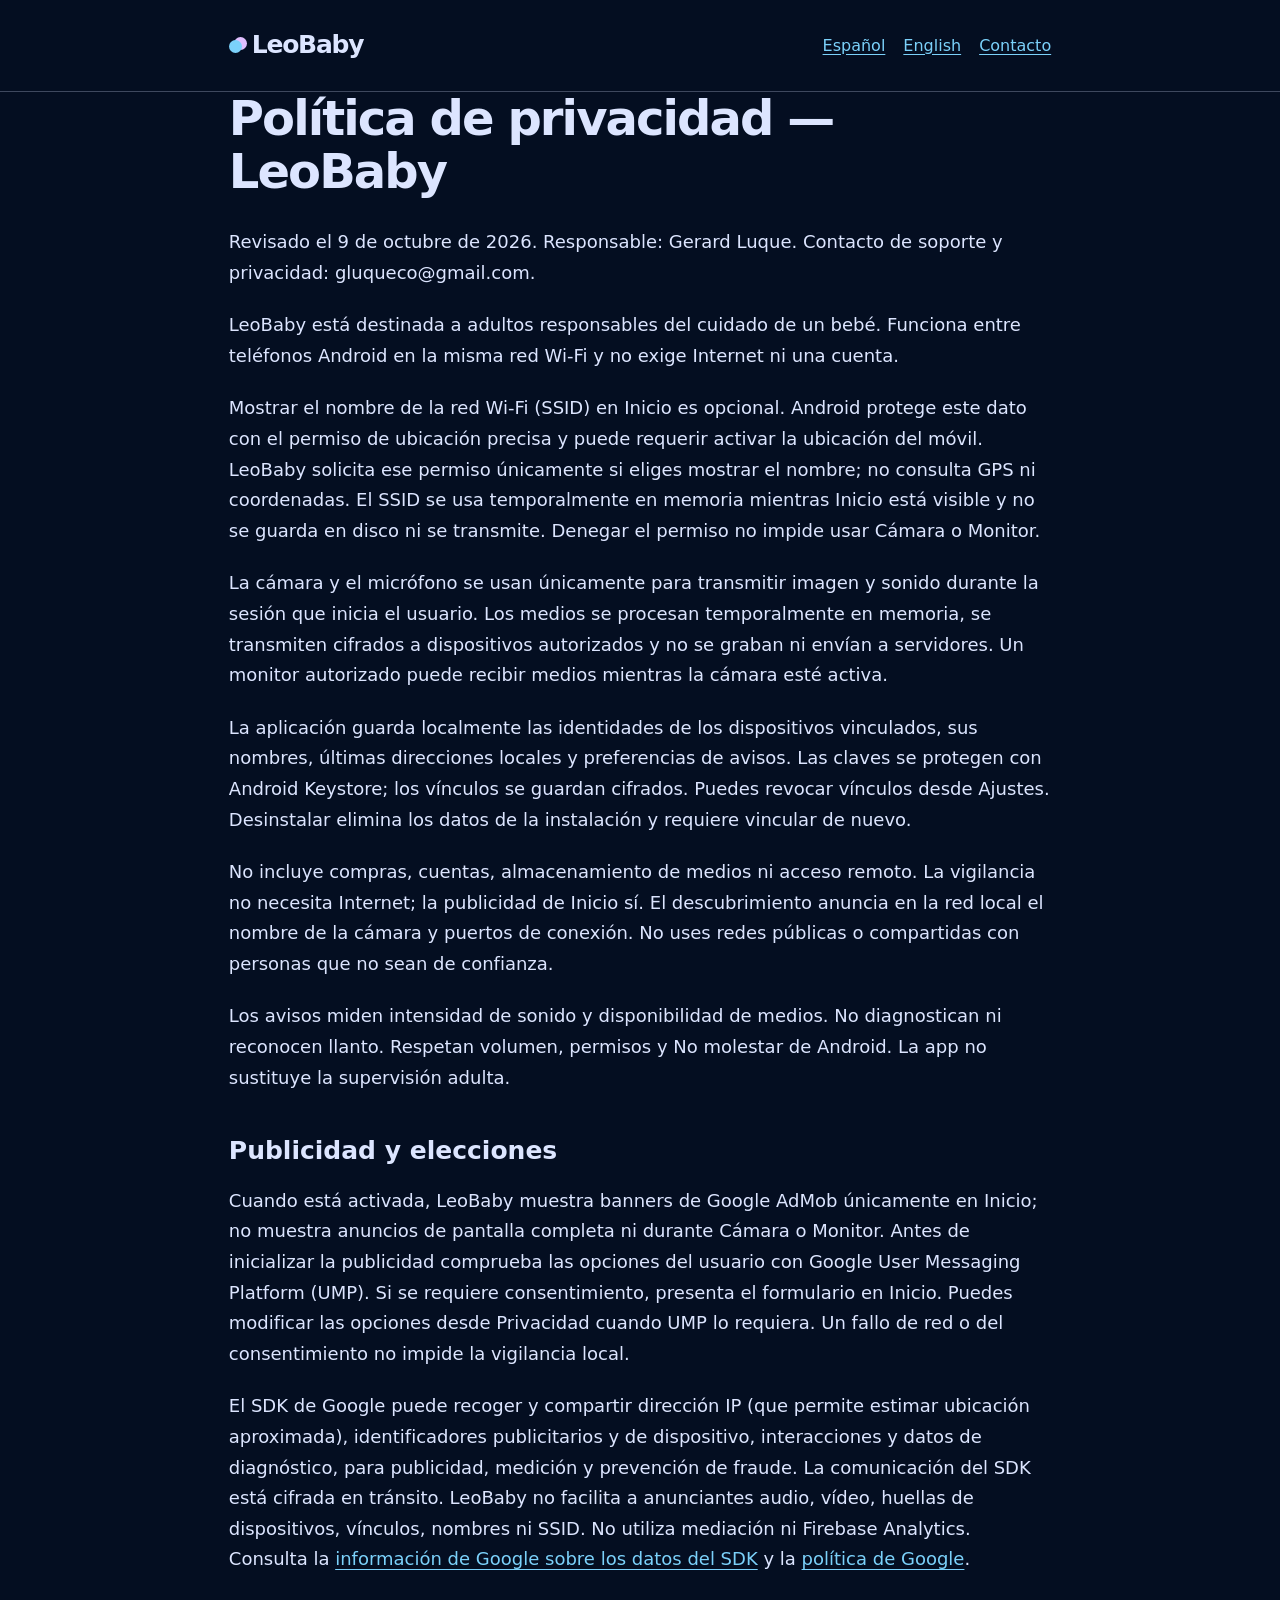
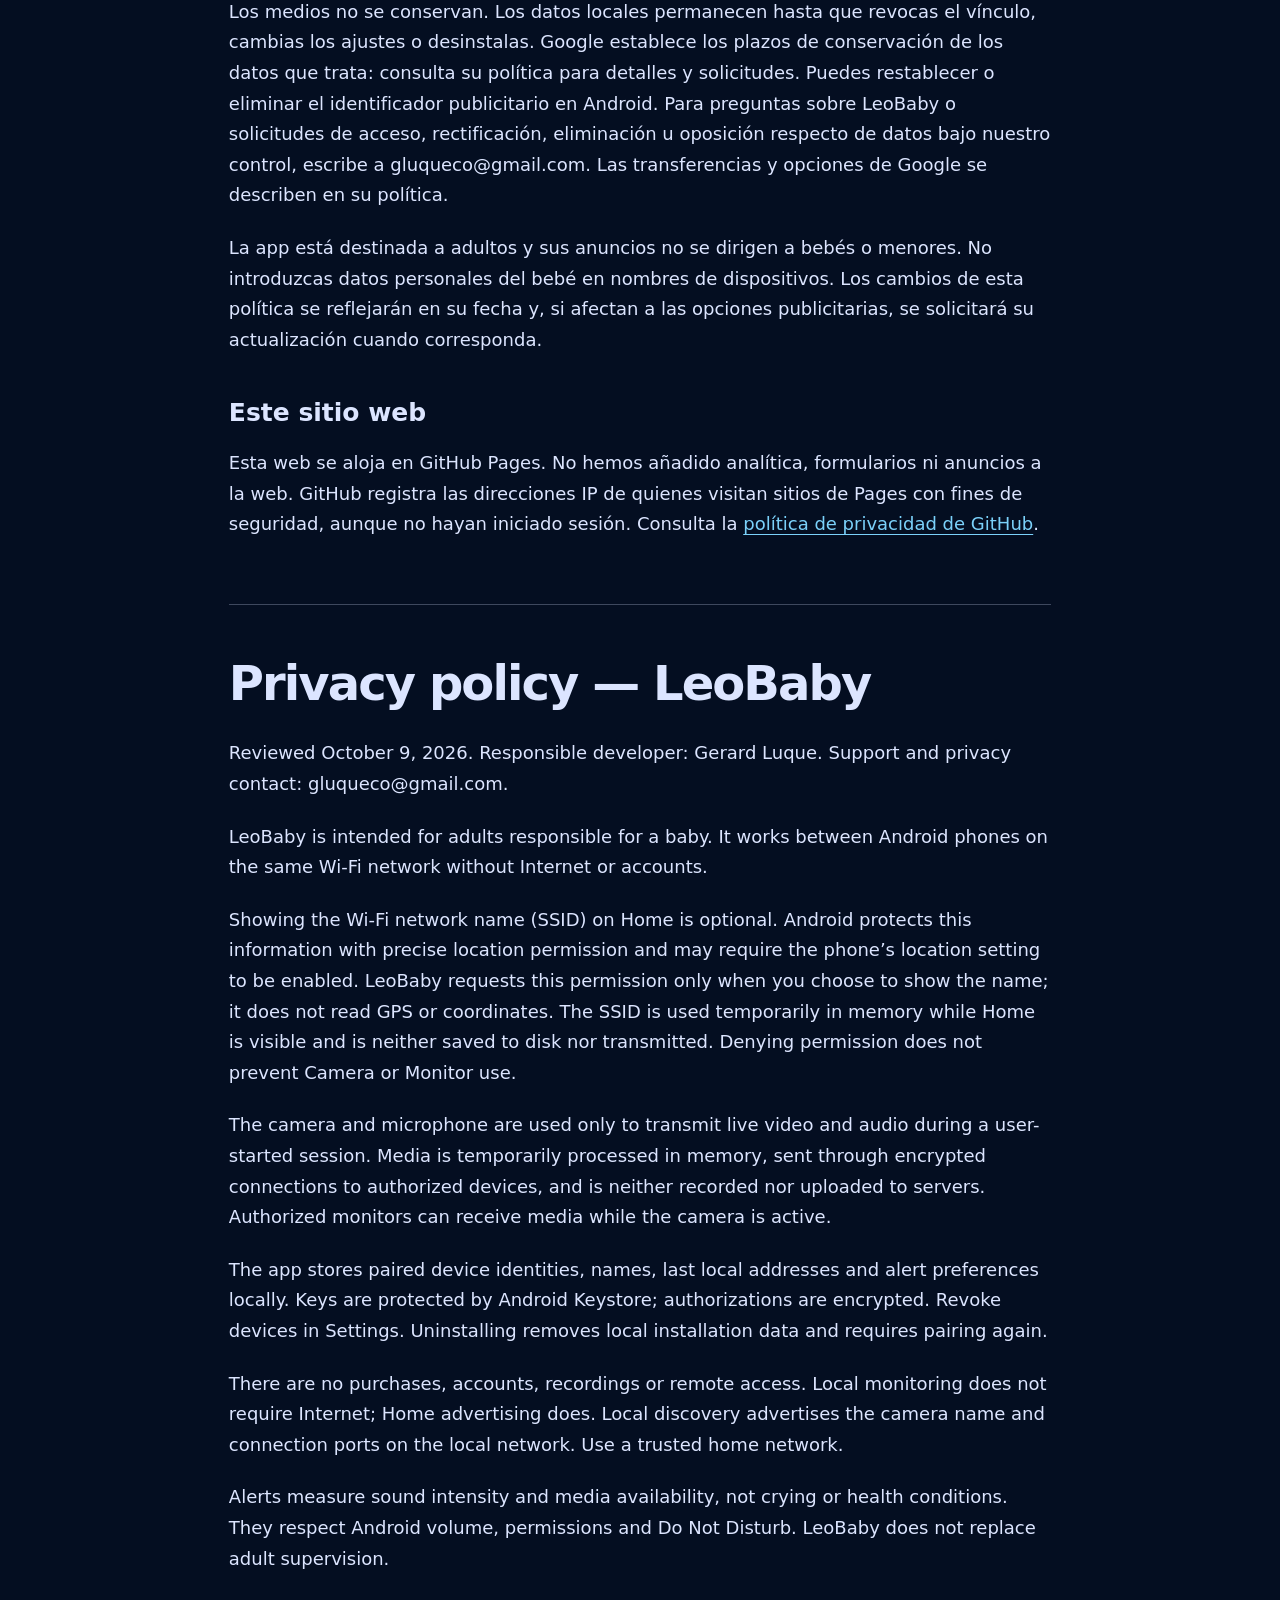
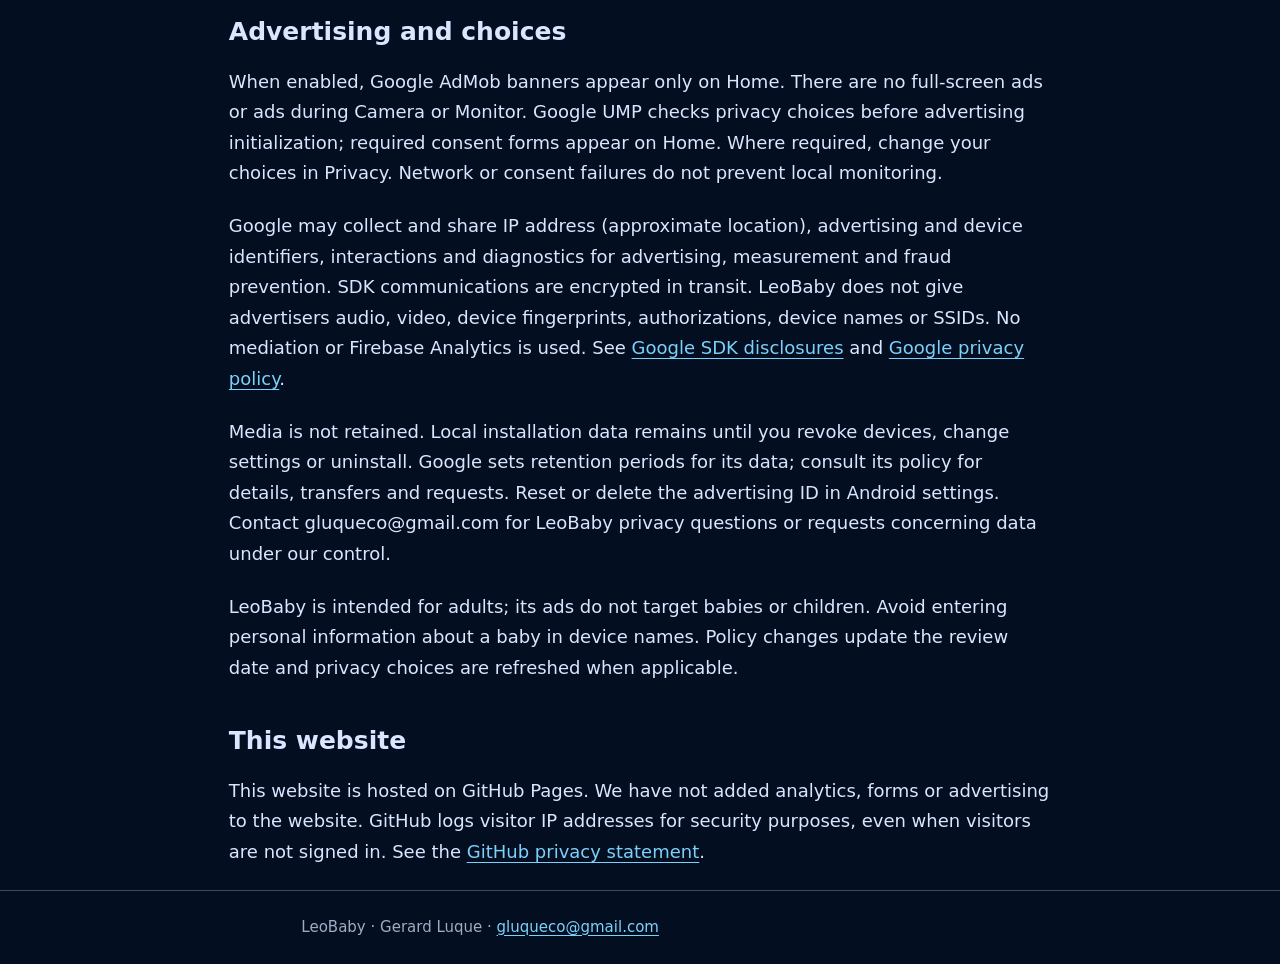
==== leobaby/privacy.html @ 7a616563 "Publicar política de privacidad en español e inglés" ====
<!doctype html>
<html lang="es">
<head>
<meta charset="utf-8">
<meta name="viewport" content="width=device-width, initial-scale=1">
<title>LeoBaby — Política de privacidad / Privacy policy</title>
<meta name="description" content="Política de privacidad de LeoBaby: vigilancia local, permisos, publicidad, conservación y contacto.">
<meta name="theme-color" content="#040e21">
<link rel="stylesheet" href="../styles.css">
</head>
<body>
<a class="skip" href="#contenido">Saltar al contenido</a>
<header><div class="wrap"><a class="brand" href="../index.html">LeoBaby</a><nav aria-label="Navegación"><a href="#es" lang="es">Español</a><a href="#en" lang="en">English</a><a href="mailto:gluqueco@gmail.com">Contacto</a></nav></div></header>
<main id="contenido" class="wrap"><section id="es" lang="es" aria-label="Español">
<h1>Política de privacidad — LeoBaby</h1>
<p>Revisado el 9 de octubre de 2026. Responsable: Gerard Luque. Contacto de soporte y privacidad: gluqueco@gmail.com.</p>
<p>LeoBaby está destinada a adultos responsables del cuidado de un bebé. Funciona entre teléfonos Android en la misma red Wi-Fi y no exige Internet ni una cuenta.</p>
<p>Mostrar el nombre de la red Wi-Fi (SSID) en Inicio es opcional. Android protege este dato con el permiso de ubicación precisa y puede requerir activar la ubicación del móvil. LeoBaby solicita ese permiso únicamente si eliges mostrar el nombre; no consulta GPS ni coordenadas. El SSID se usa temporalmente en memoria mientras Inicio está visible y no se guarda en disco ni se transmite. Denegar el permiso no impide usar Cámara o Monitor.</p>
<p>La cámara y el micrófono se usan únicamente para transmitir imagen y sonido durante la sesión que inicia el usuario. Los medios se procesan temporalmente en memoria, se transmiten cifrados a dispositivos autorizados y no se graban ni envían a servidores. Un monitor autorizado puede recibir medios mientras la cámara esté activa.</p>
<p>La aplicación guarda localmente las identidades de los dispositivos vinculados, sus nombres, últimas direcciones locales y preferencias de avisos. Las claves se protegen con Android Keystore; los vínculos se guardan cifrados. Puedes revocar vínculos desde Ajustes. Desinstalar elimina los datos de la instalación y requiere vincular de nuevo.</p>
<p>No incluye compras, cuentas, almacenamiento de medios ni acceso remoto. La vigilancia no necesita Internet; la publicidad de Inicio sí. El descubrimiento anuncia en la red local el nombre de la cámara y puertos de conexión. No uses redes públicas o compartidas con personas que no sean de confianza.</p>
<p>Los avisos miden intensidad de sonido y disponibilidad de medios. No diagnostican ni reconocen llanto. Respetan volumen, permisos y No molestar de Android. La app no sustituye la supervisión adulta.</p>
<h2>Publicidad y elecciones</h2>
<p>Cuando está activada, LeoBaby muestra banners de Google AdMob únicamente en Inicio; no muestra anuncios de pantalla completa ni durante Cámara o Monitor. Antes de inicializar la publicidad comprueba las opciones del usuario con Google User Messaging Platform (UMP). Si se requiere consentimiento, presenta el formulario en Inicio. Puedes modificar las opciones desde Privacidad cuando UMP lo requiera. Un fallo de red o del consentimiento no impide la vigilancia local.</p>
<p>El SDK de Google puede recoger y compartir dirección IP (que permite estimar ubicación aproximada), identificadores publicitarios y de dispositivo, interacciones y datos de diagnóstico, para publicidad, medición y prevención de fraude. La comunicación del SDK está cifrada en tránsito. LeoBaby no facilita a anunciantes audio, vídeo, huellas de dispositivos, vínculos, nombres ni SSID. No utiliza mediación ni Firebase Analytics. Consulta la <a href="https://developers.google.com/admob/android/privacy/play-data-disclosure">información de Google sobre los datos del SDK</a> y la <a href="https://policies.google.com/privacy">política de Google</a>.</p>
<p>Los medios no se conservan. Los datos locales permanecen hasta que revocas el vínculo, cambias los ajustes o desinstalas. Google establece los plazos de conservación de los datos que trata: consulta su política para detalles y solicitudes. Puedes restablecer o eliminar el identificador publicitario en Android. Para preguntas sobre LeoBaby o solicitudes de acceso, rectificación, eliminación u oposición respecto de datos bajo nuestro control, escribe a gluqueco@gmail.com. Las transferencias y opciones de Google se describen en su política.</p>
<p>La app está destinada a adultos y sus anuncios no se dirigen a bebés o menores. No introduzcas datos personales del bebé en nombres de dispositivos. Los cambios de esta política se reflejarán en su fecha y, si afectan a las opciones publicitarias, se solicitará su actualización cuando corresponda.</p>
<h2>Este sitio web</h2><p>Esta web se aloja en GitHub Pages. No hemos añadido analítica, formularios ni anuncios a la web. GitHub registra las direcciones IP de quienes visitan sitios de Pages con fines de seguridad, aunque no hayan iniciado sesión. Consulta la <a href="https://docs.github.com/en/site-policy/privacy-policies/github-general-privacy-statement">política de privacidad de GitHub</a>.</p>
</section><section id="en" lang="en" aria-label="English">
<h1>Privacy policy — LeoBaby</h1>
<p>Reviewed October 9, 2026. Responsible developer: Gerard Luque. Support and privacy contact: gluqueco@gmail.com.</p>
<p>LeoBaby is intended for adults responsible for a baby. It works between Android phones on the same Wi-Fi network without Internet or accounts.</p>
<p>Showing the Wi-Fi network name (SSID) on Home is optional. Android protects this information with precise location permission and may require the phone’s location setting to be enabled. LeoBaby requests this permission only when you choose to show the name; it does not read GPS or coordinates. The SSID is used temporarily in memory while Home is visible and is neither saved to disk nor transmitted. Denying permission does not prevent Camera or Monitor use.</p>
<p>The camera and microphone are used only to transmit live video and audio during a user-started session. Media is temporarily processed in memory, sent through encrypted connections to authorized devices, and is neither recorded nor uploaded to servers. Authorized monitors can receive media while the camera is active.</p>
<p>The app stores paired device identities, names, last local addresses and alert preferences locally. Keys are protected by Android Keystore; authorizations are encrypted. Revoke devices in Settings. Uninstalling removes local installation data and requires pairing again.</p>
<p>There are no purchases, accounts, recordings or remote access. Local monitoring does not require Internet; Home advertising does. Local discovery advertises the camera name and connection ports on the local network. Use a trusted home network.</p>
<p>Alerts measure sound intensity and media availability, not crying or health conditions. They respect Android volume, permissions and Do Not Disturb. LeoBaby does not replace adult supervision.</p>
<h2>Advertising and choices</h2>
<p>When enabled, Google AdMob banners appear only on Home. There are no full-screen ads or ads during Camera or Monitor. Google UMP checks privacy choices before advertising initialization; required consent forms appear on Home. Where required, change your choices in Privacy. Network or consent failures do not prevent local monitoring.</p>
<p>Google may collect and share IP address (approximate location), advertising and device identifiers, interactions and diagnostics for advertising, measurement and fraud prevention. SDK communications are encrypted in transit. LeoBaby does not give advertisers audio, video, device fingerprints, authorizations, device names or SSIDs. No mediation or Firebase Analytics is used. See <a href="https://developers.google.com/admob/android/privacy/play-data-disclosure">Google SDK disclosures</a> and <a href="https://policies.google.com/privacy">Google privacy policy</a>.</p>
<p>Media is not retained. Local installation data remains until you revoke devices, change settings or uninstall. Google sets retention periods for its data; consult its policy for details, transfers and requests. Reset or delete the advertising ID in Android settings. Contact gluqueco@gmail.com for LeoBaby privacy questions or requests concerning data under our control.</p>
<p>LeoBaby is intended for adults; its ads do not target babies or children. Avoid entering personal information about a baby in device names. Policy changes update the review date and privacy choices are refreshed when applicable.</p>
<h2>This website</h2><p>This website is hosted on GitHub Pages. We have not added analytics, forms or advertising to the website. GitHub logs visitor IP addresses for security purposes, even when visitors are not signed in. See the <a href="https://docs.github.com/en/site-policy/privacy-policies/github-general-privacy-statement">GitHub privacy statement</a>.</p>
</section></main>
<footer><div class="wrap">LeoBaby · Gerard Luque · <a href="mailto:gluqueco@gmail.com">gluqueco@gmail.com</a></div></footer>
</body>
</html>
---- styles.css ----
*{box-sizing:border-box}html{color-scheme:dark;scroll-behavior:smooth}body{margin:0;background:#040e21;color:#dce5ff;font:18px/1.7 ui-sans-serif,system-ui,-apple-system,BlinkMacSystemFont,"Segoe UI",sans-serif}a{color:#7bd1fa;text-underline-offset:.2em}a:hover{color:#fff}a:focus-visible{outline:3px solid #7bd1fa;outline-offset:5px;border-radius:2px}.skip{position:absolute;top:-100px;left:16px;background:#071328;padding:10px}.skip:focus{top:8px}.wrap{max-width:76ch;margin:auto;padding:0 24px}header{border-bottom:1px solid #3e485e}header .wrap{display:flex;align-items:center;justify-content:space-between;gap:24px;padding-top:24px;padding-bottom:24px}.brand{font-weight:750;font-size:25px;text-decoration:none;color:#dce5ff;letter-spacing:-.05em}.brand:before{content:"";display:inline-block;width:13px;height:13px;background:#7bd1fa;border-radius:50%;margin-right:10px;box-shadow:5px -3px 0 #e0bfff}nav{display:flex;gap:18px;flex-wrap:wrap;font-size:16px}main{padding-top:56px;padding-bottom:64px}h1{font-size:clamp(32px,6vw,48px);line-height:1.12;letter-spacing:-.04em;margin:0 0 28px}h2{font-size:25px;line-height:1.3;margin:42px 0 18px}p{margin:0 0 22px}section+section{margin-top:64px;padding-top:52px;border-top:1px solid #3e485e}footer{border-top:1px solid #3e485e;font-size:15px;color:#a1abc4;padding:24px 0}.lead{font-size:22px;line-height:1.55}.links{display:flex;flex-wrap:wrap;gap:18px;margin:32px 0}.button{display:inline-block;background:#7bd1fa;color:#003041;padding:10px 20px;border-radius:10px;font-weight:650;text-decoration:none}.button:hover{background:#b1ddf7;color:#003041}.note{color:#a1abc4;font-size:16px}.support{border-left:3px solid #7bd1fa;padding-left:22px;margin-top:48px}@media(max-width:540px){header .wrap{align-items:flex-start;flex-direction:column;gap:14px}.wrap{padding-left:20px;padding-right:20px}main{padding-top:36px}h1{font-size:34px}}@media(prefers-reduced-motion:reduce){html{scroll-behavior:auto}}
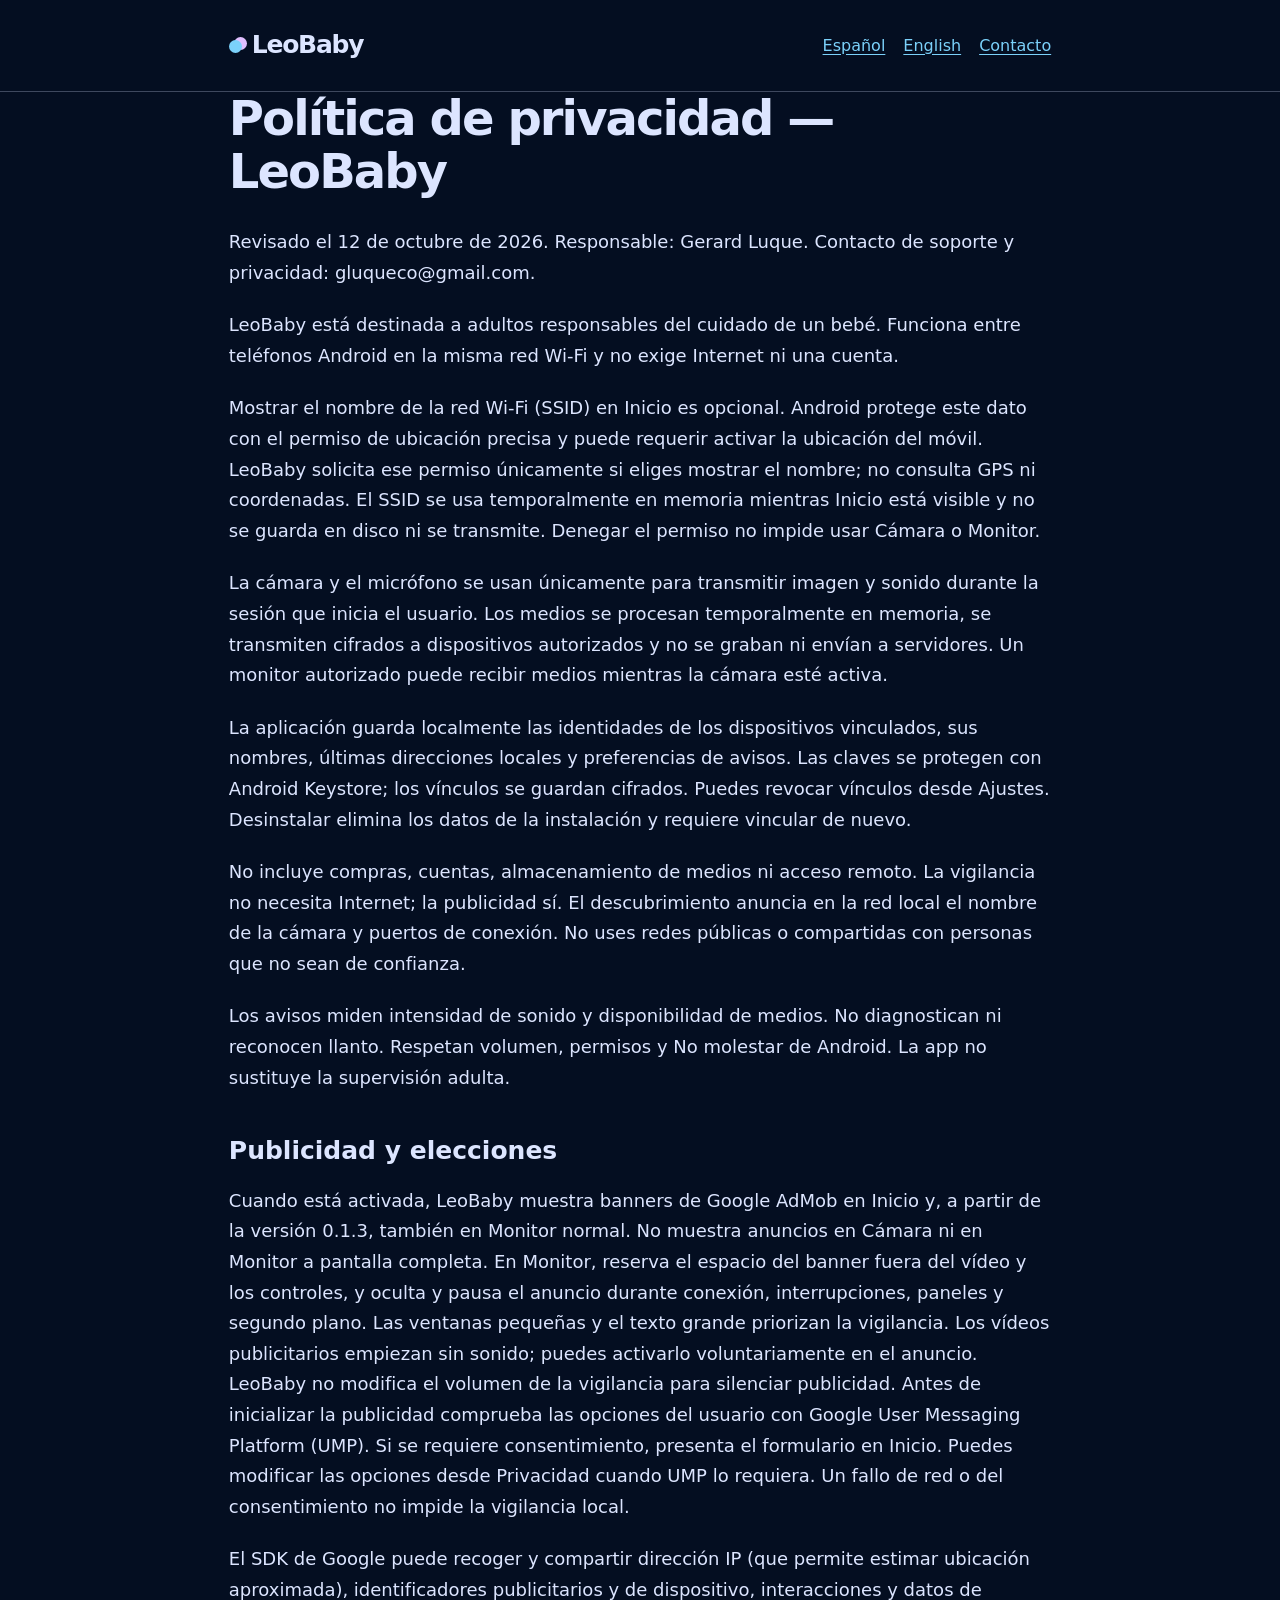
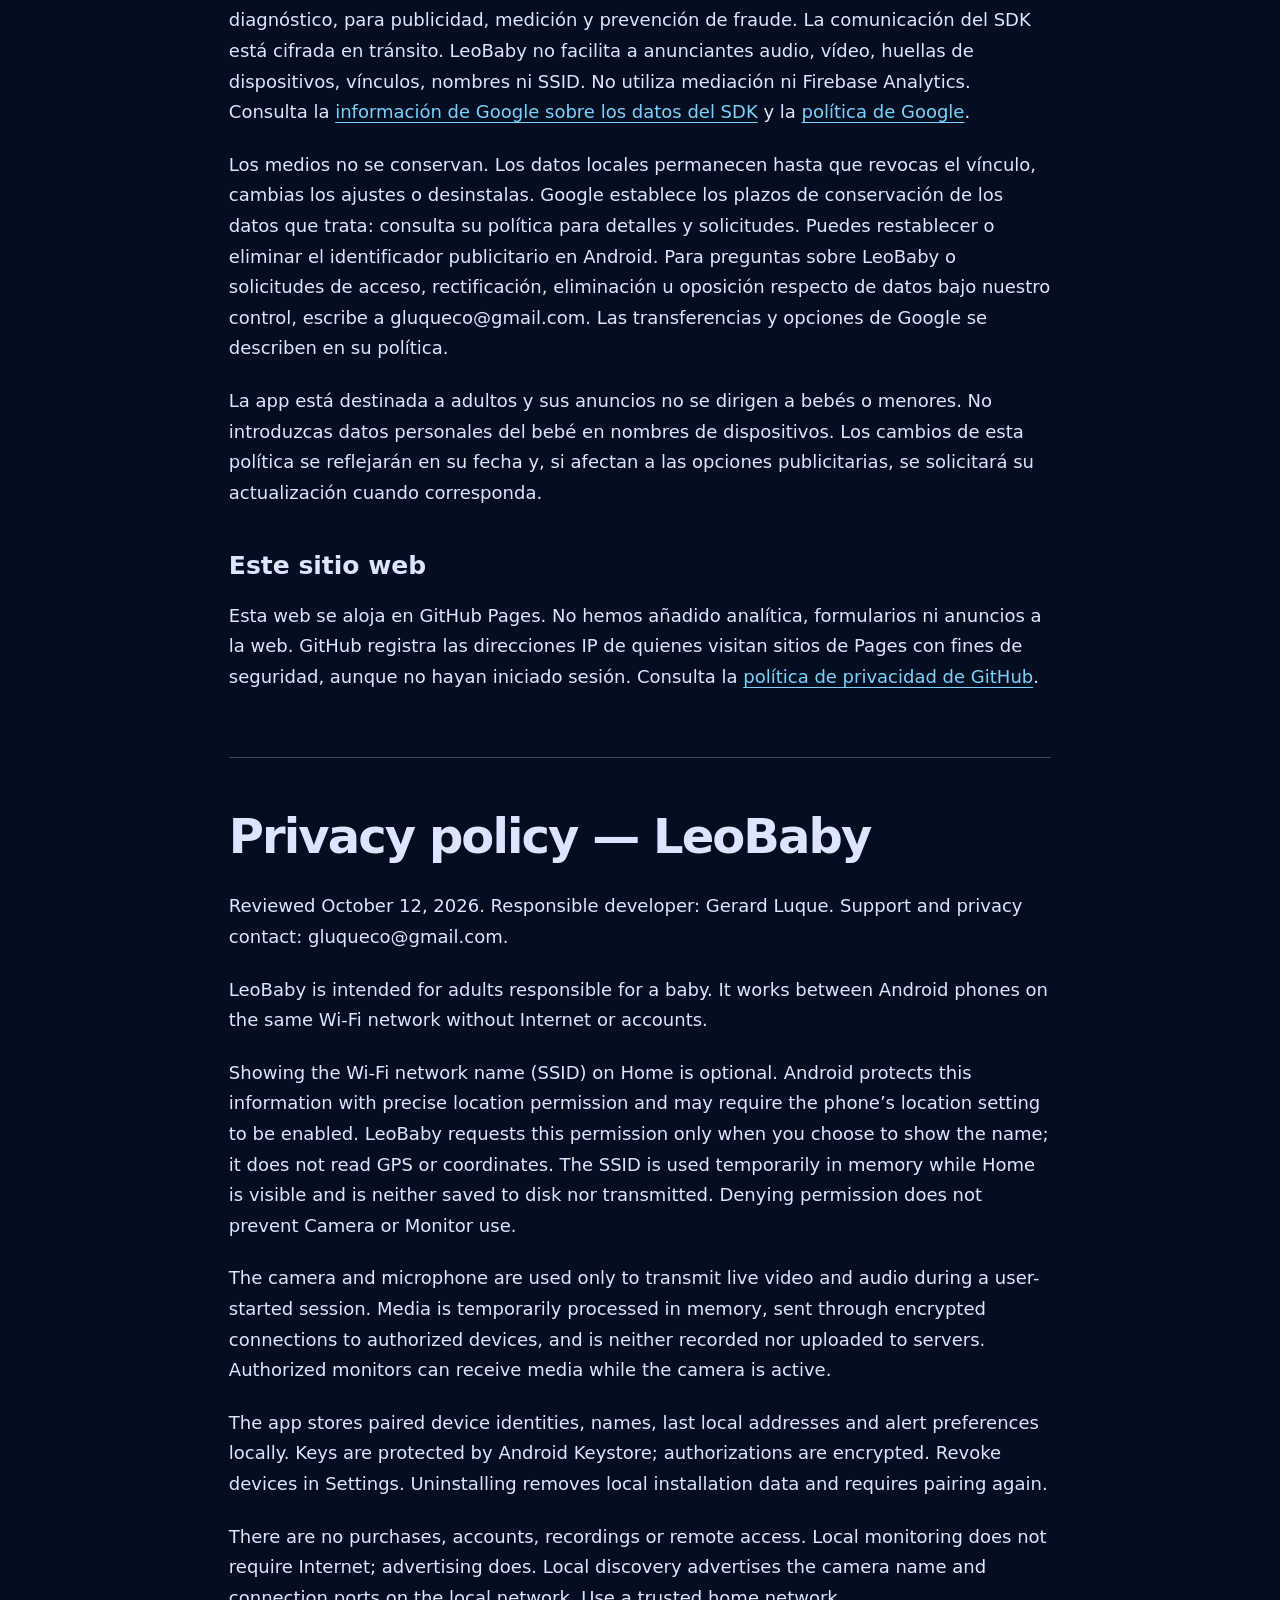
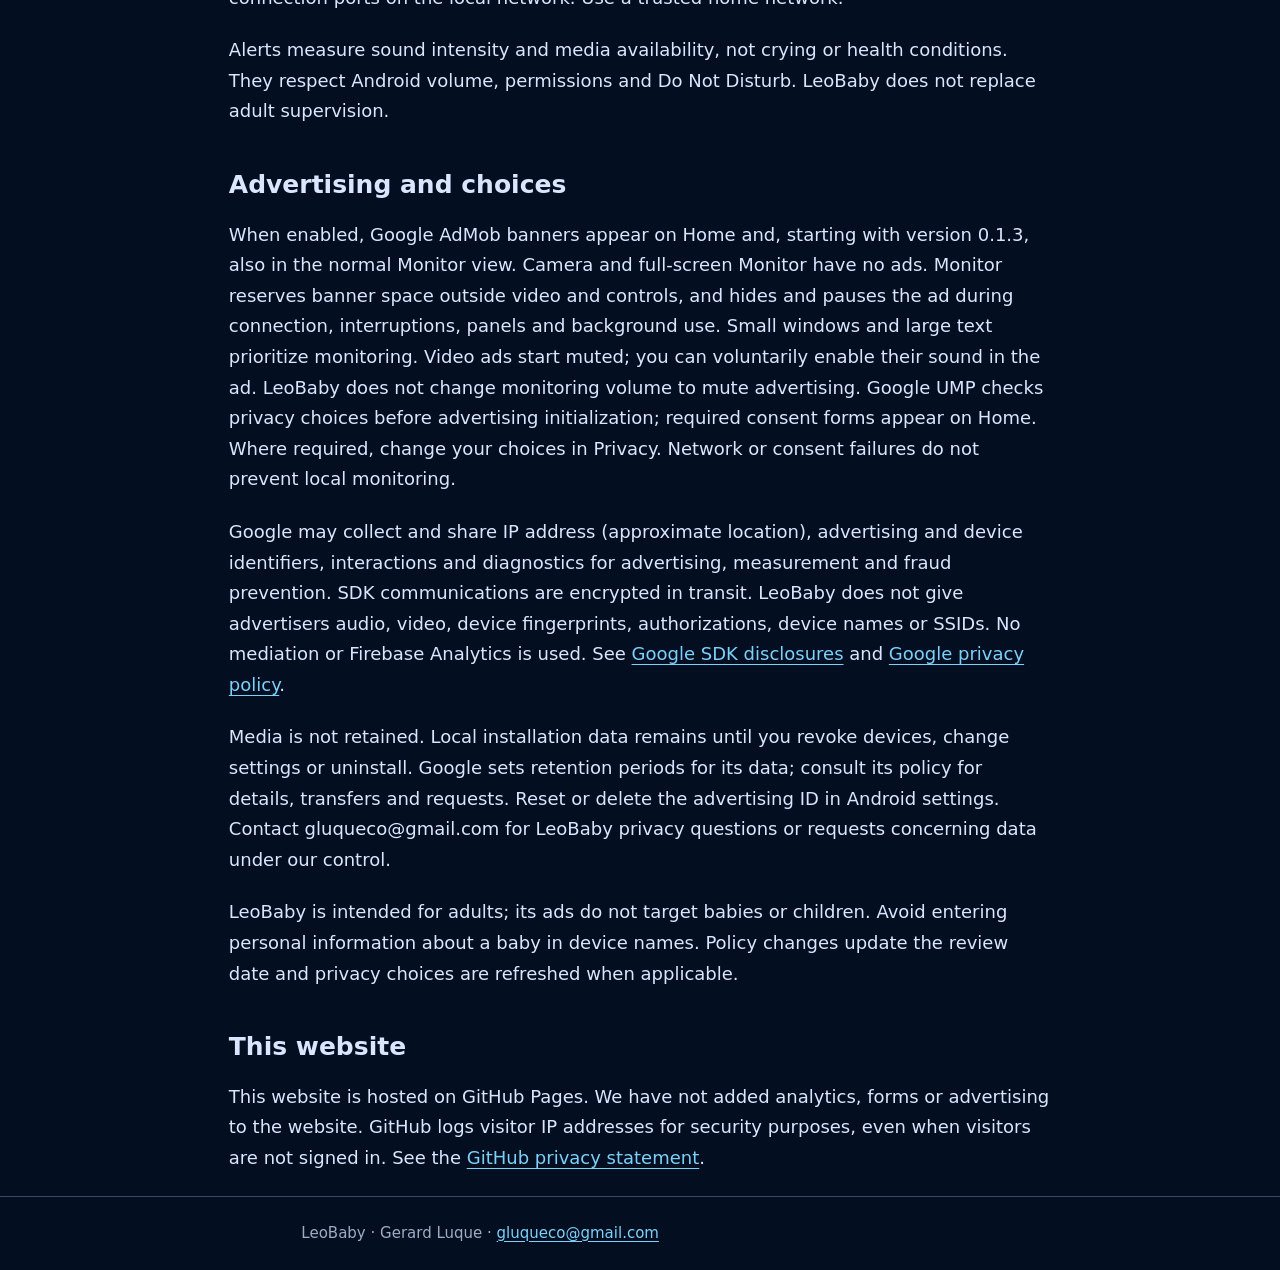
==== commit 8a6c0f03: "Actualizar privacidad ES/EN para banners en Monitor" ====
--- a/leobaby/privacy.html
+++ b/leobaby/privacy.html
@@ -13,30 +13,30 @@
 <header><div class="wrap"><a class="brand" href="../index.html">LeoBaby</a><nav aria-label="Navegación"><a href="#es" lang="es">Español</a><a href="#en" lang="en">English</a><a href="mailto:gluqueco@gmail.com">Contacto</a></nav></div></header>
 <main id="contenido" class="wrap"><section id="es" lang="es" aria-label="Español">
 <h1>Política de privacidad — LeoBaby</h1>
-<p>Revisado el 9 de octubre de 2026. Responsable: Gerard Luque. Contacto de soporte y privacidad: gluqueco@gmail.com.</p>
+<p>Revisado el 12 de octubre de 2026. Responsable: Gerard Luque. Contacto de soporte y privacidad: gluqueco@gmail.com.</p>
 <p>LeoBaby está destinada a adultos responsables del cuidado de un bebé. Funciona entre teléfonos Android en la misma red Wi-Fi y no exige Internet ni una cuenta.</p>
 <p>Mostrar el nombre de la red Wi-Fi (SSID) en Inicio es opcional. Android protege este dato con el permiso de ubicación precisa y puede requerir activar la ubicación del móvil. LeoBaby solicita ese permiso únicamente si eliges mostrar el nombre; no consulta GPS ni coordenadas. El SSID se usa temporalmente en memoria mientras Inicio está visible y no se guarda en disco ni se transmite. Denegar el permiso no impide usar Cámara o Monitor.</p>
 <p>La cámara y el micrófono se usan únicamente para transmitir imagen y sonido durante la sesión que inicia el usuario. Los medios se procesan temporalmente en memoria, se transmiten cifrados a dispositivos autorizados y no se graban ni envían a servidores. Un monitor autorizado puede recibir medios mientras la cámara esté activa.</p>
 <p>La aplicación guarda localmente las identidades de los dispositivos vinculados, sus nombres, últimas direcciones locales y preferencias de avisos. Las claves se protegen con Android Keystore; los vínculos se guardan cifrados. Puedes revocar vínculos desde Ajustes. Desinstalar elimina los datos de la instalación y requiere vincular de nuevo.</p>
-<p>No incluye compras, cuentas, almacenamiento de medios ni acceso remoto. La vigilancia no necesita Internet; la publicidad de Inicio sí. El descubrimiento anuncia en la red local el nombre de la cámara y puertos de conexión. No uses redes públicas o compartidas con personas que no sean de confianza.</p>
+<p>No incluye compras, cuentas, almacenamiento de medios ni acceso remoto. La vigilancia no necesita Internet; la publicidad sí. El descubrimiento anuncia en la red local el nombre de la cámara y puertos de conexión. No uses redes públicas o compartidas con personas que no sean de confianza.</p>
 <p>Los avisos miden intensidad de sonido y disponibilidad de medios. No diagnostican ni reconocen llanto. Respetan volumen, permisos y No molestar de Android. La app no sustituye la supervisión adulta.</p>
 <h2>Publicidad y elecciones</h2>
-<p>Cuando está activada, LeoBaby muestra banners de Google AdMob únicamente en Inicio; no muestra anuncios de pantalla completa ni durante Cámara o Monitor. Antes de inicializar la publicidad comprueba las opciones del usuario con Google User Messaging Platform (UMP). Si se requiere consentimiento, presenta el formulario en Inicio. Puedes modificar las opciones desde Privacidad cuando UMP lo requiera. Un fallo de red o del consentimiento no impide la vigilancia local.</p>
+<p>Cuando está activada, LeoBaby muestra banners de Google AdMob en Inicio y, a partir de la versión 0.1.3, también en Monitor normal. No muestra anuncios en Cámara ni en Monitor a pantalla completa. En Monitor, reserva el espacio del banner fuera del vídeo y los controles, y oculta y pausa el anuncio durante conexión, interrupciones, paneles y segundo plano. Las ventanas pequeñas y el texto grande priorizan la vigilancia. Los vídeos publicitarios empiezan sin sonido; puedes activarlo voluntariamente en el anuncio. LeoBaby no modifica el volumen de la vigilancia para silenciar publicidad. Antes de inicializar la publicidad comprueba las opciones del usuario con Google User Messaging Platform (UMP). Si se requiere consentimiento, presenta el formulario en Inicio. Puedes modificar las opciones desde Privacidad cuando UMP lo requiera. Un fallo de red o del consentimiento no impide la vigilancia local.</p>
 <p>El SDK de Google puede recoger y compartir dirección IP (que permite estimar ubicación aproximada), identificadores publicitarios y de dispositivo, interacciones y datos de diagnóstico, para publicidad, medición y prevención de fraude. La comunicación del SDK está cifrada en tránsito. LeoBaby no facilita a anunciantes audio, vídeo, huellas de dispositivos, vínculos, nombres ni SSID. No utiliza mediación ni Firebase Analytics. Consulta la <a href="https://developers.google.com/admob/android/privacy/play-data-disclosure">información de Google sobre los datos del SDK</a> y la <a href="https://policies.google.com/privacy">política de Google</a>.</p>
 <p>Los medios no se conservan. Los datos locales permanecen hasta que revocas el vínculo, cambias los ajustes o desinstalas. Google establece los plazos de conservación de los datos que trata: consulta su política para detalles y solicitudes. Puedes restablecer o eliminar el identificador publicitario en Android. Para preguntas sobre LeoBaby o solicitudes de acceso, rectificación, eliminación u oposición respecto de datos bajo nuestro control, escribe a gluqueco@gmail.com. Las transferencias y opciones de Google se describen en su política.</p>
 <p>La app está destinada a adultos y sus anuncios no se dirigen a bebés o menores. No introduzcas datos personales del bebé en nombres de dispositivos. Los cambios de esta política se reflejarán en su fecha y, si afectan a las opciones publicitarias, se solicitará su actualización cuando corresponda.</p>
 <h2>Este sitio web</h2><p>Esta web se aloja en GitHub Pages. No hemos añadido analítica, formularios ni anuncios a la web. GitHub registra las direcciones IP de quienes visitan sitios de Pages con fines de seguridad, aunque no hayan iniciado sesión. Consulta la <a href="https://docs.github.com/en/site-policy/privacy-policies/github-general-privacy-statement">política de privacidad de GitHub</a>.</p>
 </section><section id="en" lang="en" aria-label="English">
 <h1>Privacy policy — LeoBaby</h1>
-<p>Reviewed October 9, 2026. Responsible developer: Gerard Luque. Support and privacy contact: gluqueco@gmail.com.</p>
+<p>Reviewed October 12, 2026. Responsible developer: Gerard Luque. Support and privacy contact: gluqueco@gmail.com.</p>
 <p>LeoBaby is intended for adults responsible for a baby. It works between Android phones on the same Wi-Fi network without Internet or accounts.</p>
 <p>Showing the Wi-Fi network name (SSID) on Home is optional. Android protects this information with precise location permission and may require the phone’s location setting to be enabled. LeoBaby requests this permission only when you choose to show the name; it does not read GPS or coordinates. The SSID is used temporarily in memory while Home is visible and is neither saved to disk nor transmitted. Denying permission does not prevent Camera or Monitor use.</p>
 <p>The camera and microphone are used only to transmit live video and audio during a user-started session. Media is temporarily processed in memory, sent through encrypted connections to authorized devices, and is neither recorded nor uploaded to servers. Authorized monitors can receive media while the camera is active.</p>
 <p>The app stores paired device identities, names, last local addresses and alert preferences locally. Keys are protected by Android Keystore; authorizations are encrypted. Revoke devices in Settings. Uninstalling removes local installation data and requires pairing again.</p>
-<p>There are no purchases, accounts, recordings or remote access. Local monitoring does not require Internet; Home advertising does. Local discovery advertises the camera name and connection ports on the local network. Use a trusted home network.</p>
+<p>There are no purchases, accounts, recordings or remote access. Local monitoring does not require Internet; advertising does. Local discovery advertises the camera name and connection ports on the local network. Use a trusted home network.</p>
 <p>Alerts measure sound intensity and media availability, not crying or health conditions. They respect Android volume, permissions and Do Not Disturb. LeoBaby does not replace adult supervision.</p>
 <h2>Advertising and choices</h2>
-<p>When enabled, Google AdMob banners appear only on Home. There are no full-screen ads or ads during Camera or Monitor. Google UMP checks privacy choices before advertising initialization; required consent forms appear on Home. Where required, change your choices in Privacy. Network or consent failures do not prevent local monitoring.</p>
+<p>When enabled, Google AdMob banners appear on Home and, starting with version 0.1.3, also in the normal Monitor view. Camera and full-screen Monitor have no ads. Monitor reserves banner space outside video and controls, and hides and pauses the ad during connection, interruptions, panels and background use. Small windows and large text prioritize monitoring. Video ads start muted; you can voluntarily enable their sound in the ad. LeoBaby does not change monitoring volume to mute advertising. Google UMP checks privacy choices before advertising initialization; required consent forms appear on Home. Where required, change your choices in Privacy. Network or consent failures do not prevent local monitoring.</p>
 <p>Google may collect and share IP address (approximate location), advertising and device identifiers, interactions and diagnostics for advertising, measurement and fraud prevention. SDK communications are encrypted in transit. LeoBaby does not give advertisers audio, video, device fingerprints, authorizations, device names or SSIDs. No mediation or Firebase Analytics is used. See <a href="https://developers.google.com/admob/android/privacy/play-data-disclosure">Google SDK disclosures</a> and <a href="https://policies.google.com/privacy">Google privacy policy</a>.</p>
 <p>Media is not retained. Local installation data remains until you revoke devices, change settings or uninstall. Google sets retention periods for its data; consult its policy for details, transfers and requests. Reset or delete the advertising ID in Android settings. Contact gluqueco@gmail.com for LeoBaby privacy questions or requests concerning data under our control.</p>
 <p>LeoBaby is intended for adults; its ads do not target babies or children. Avoid entering personal information about a baby in device names. Policy changes update the review date and privacy choices are refreshed when applicable.</p>
